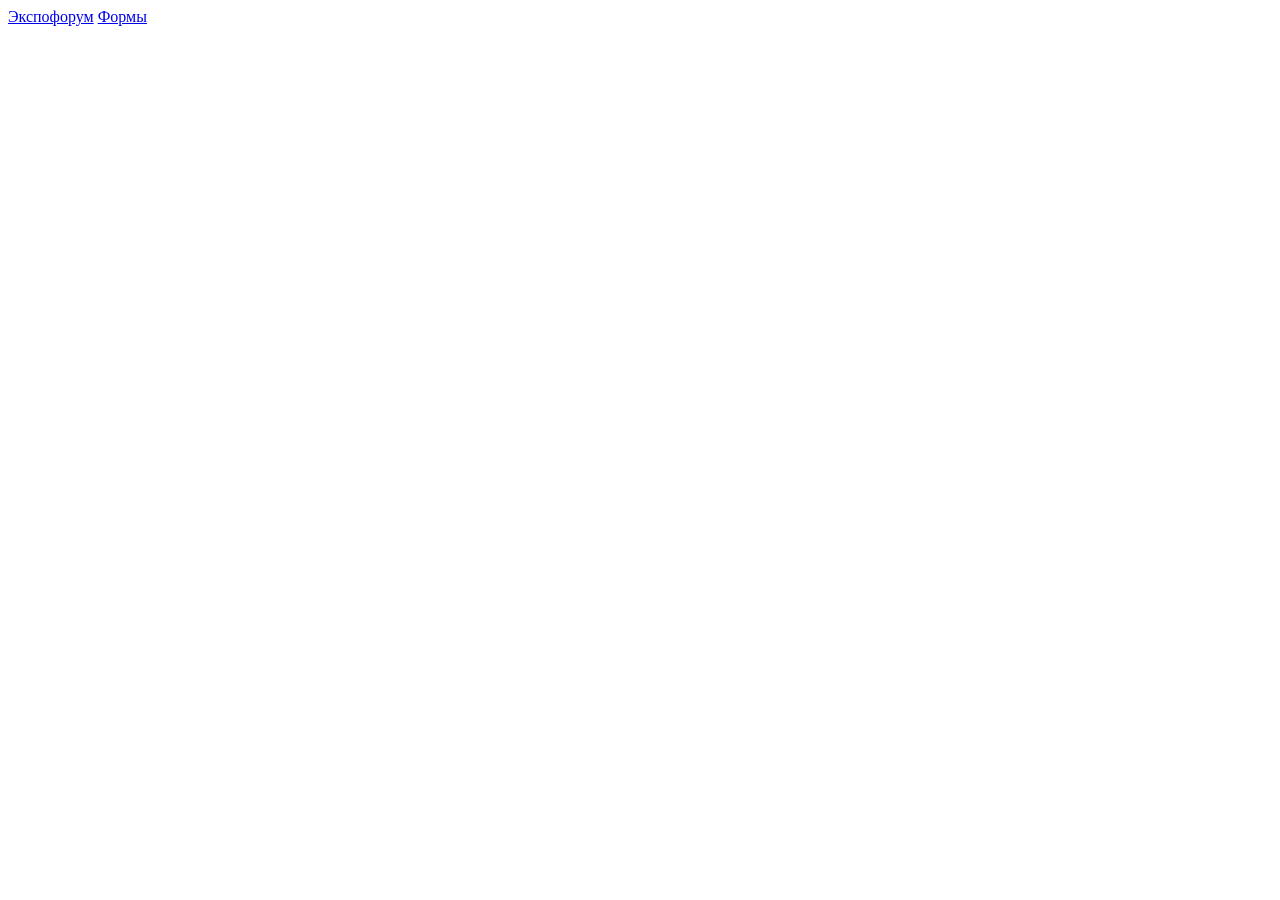
==== index.html @ 20b70971 "collection" ====
<!DOCTYPE html>
<html lang="en">
<head>
    <meta charset="UTF-8">
    <title>Title</title>
</head>
<body>
    <a href="../expo4/expoforum.html">Экспофорум</a>
    <a href="#" forms>Формы</a>
    
</body>
</html>
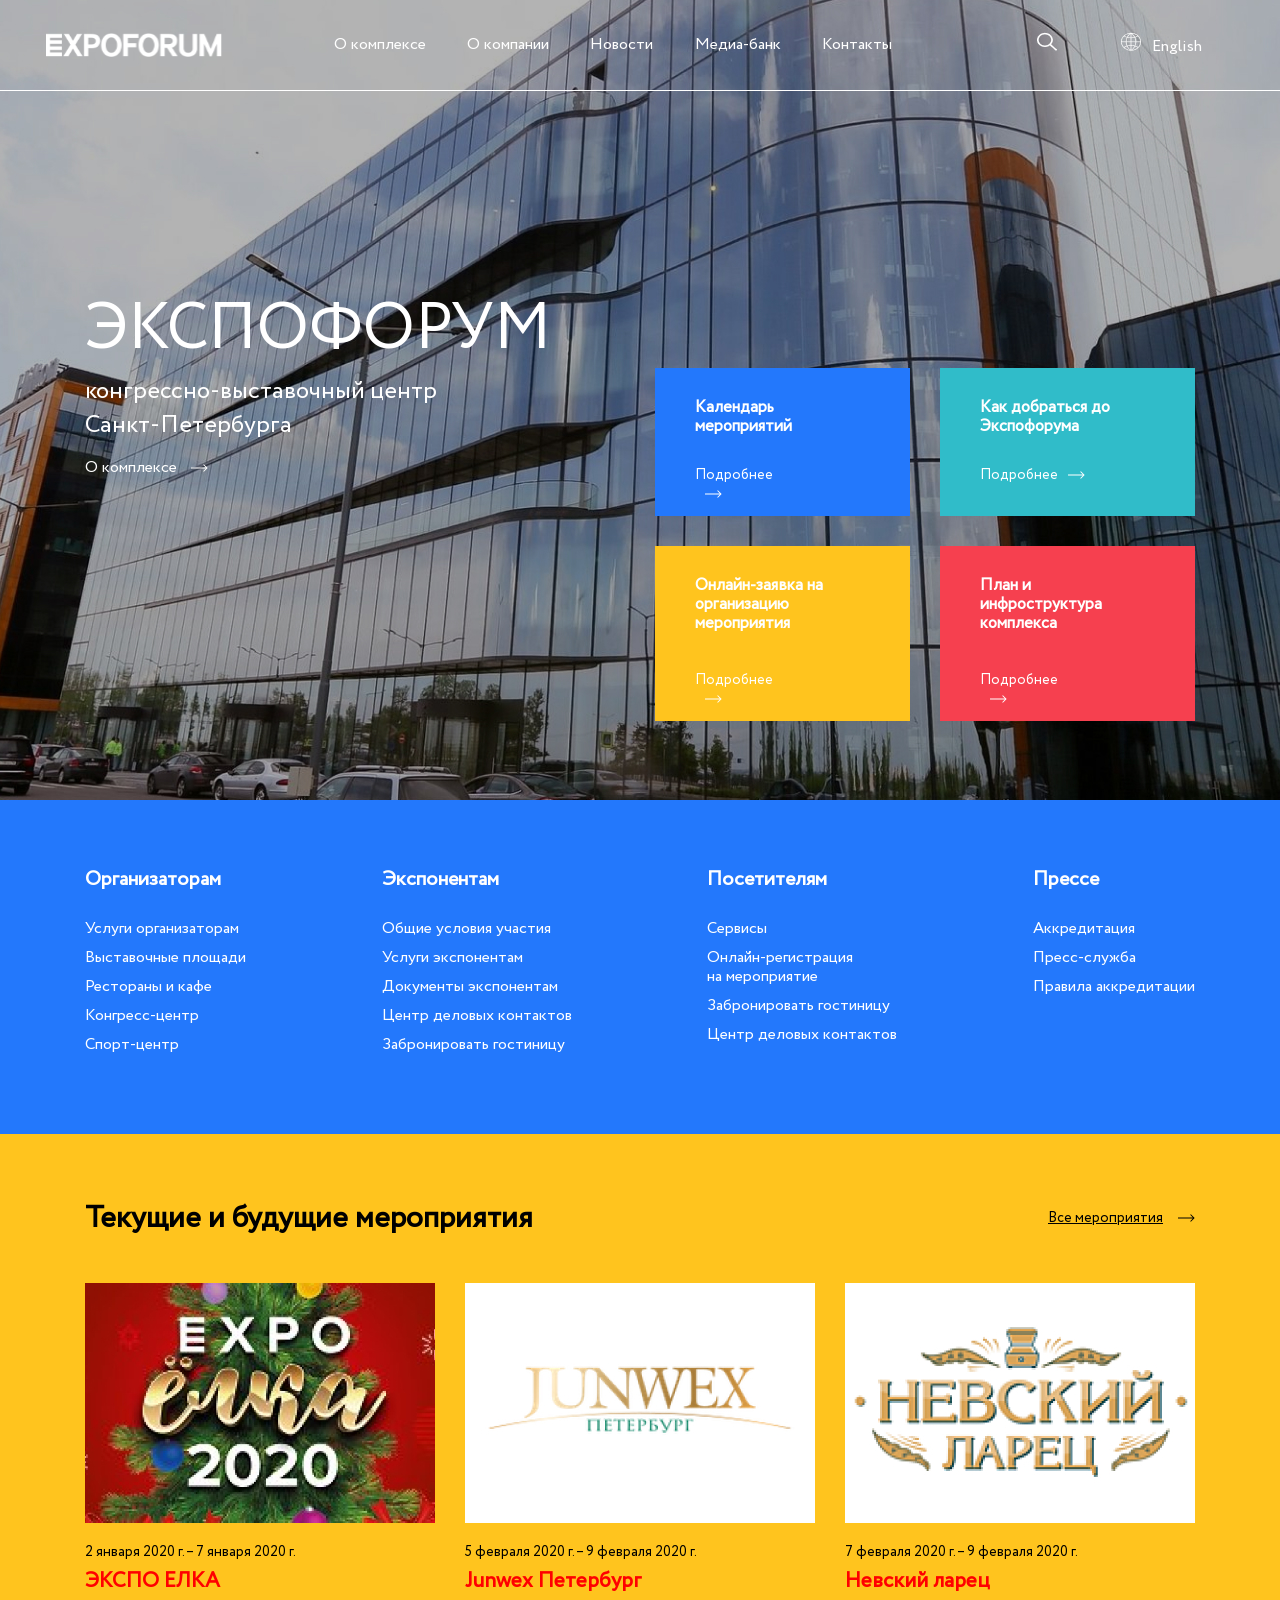
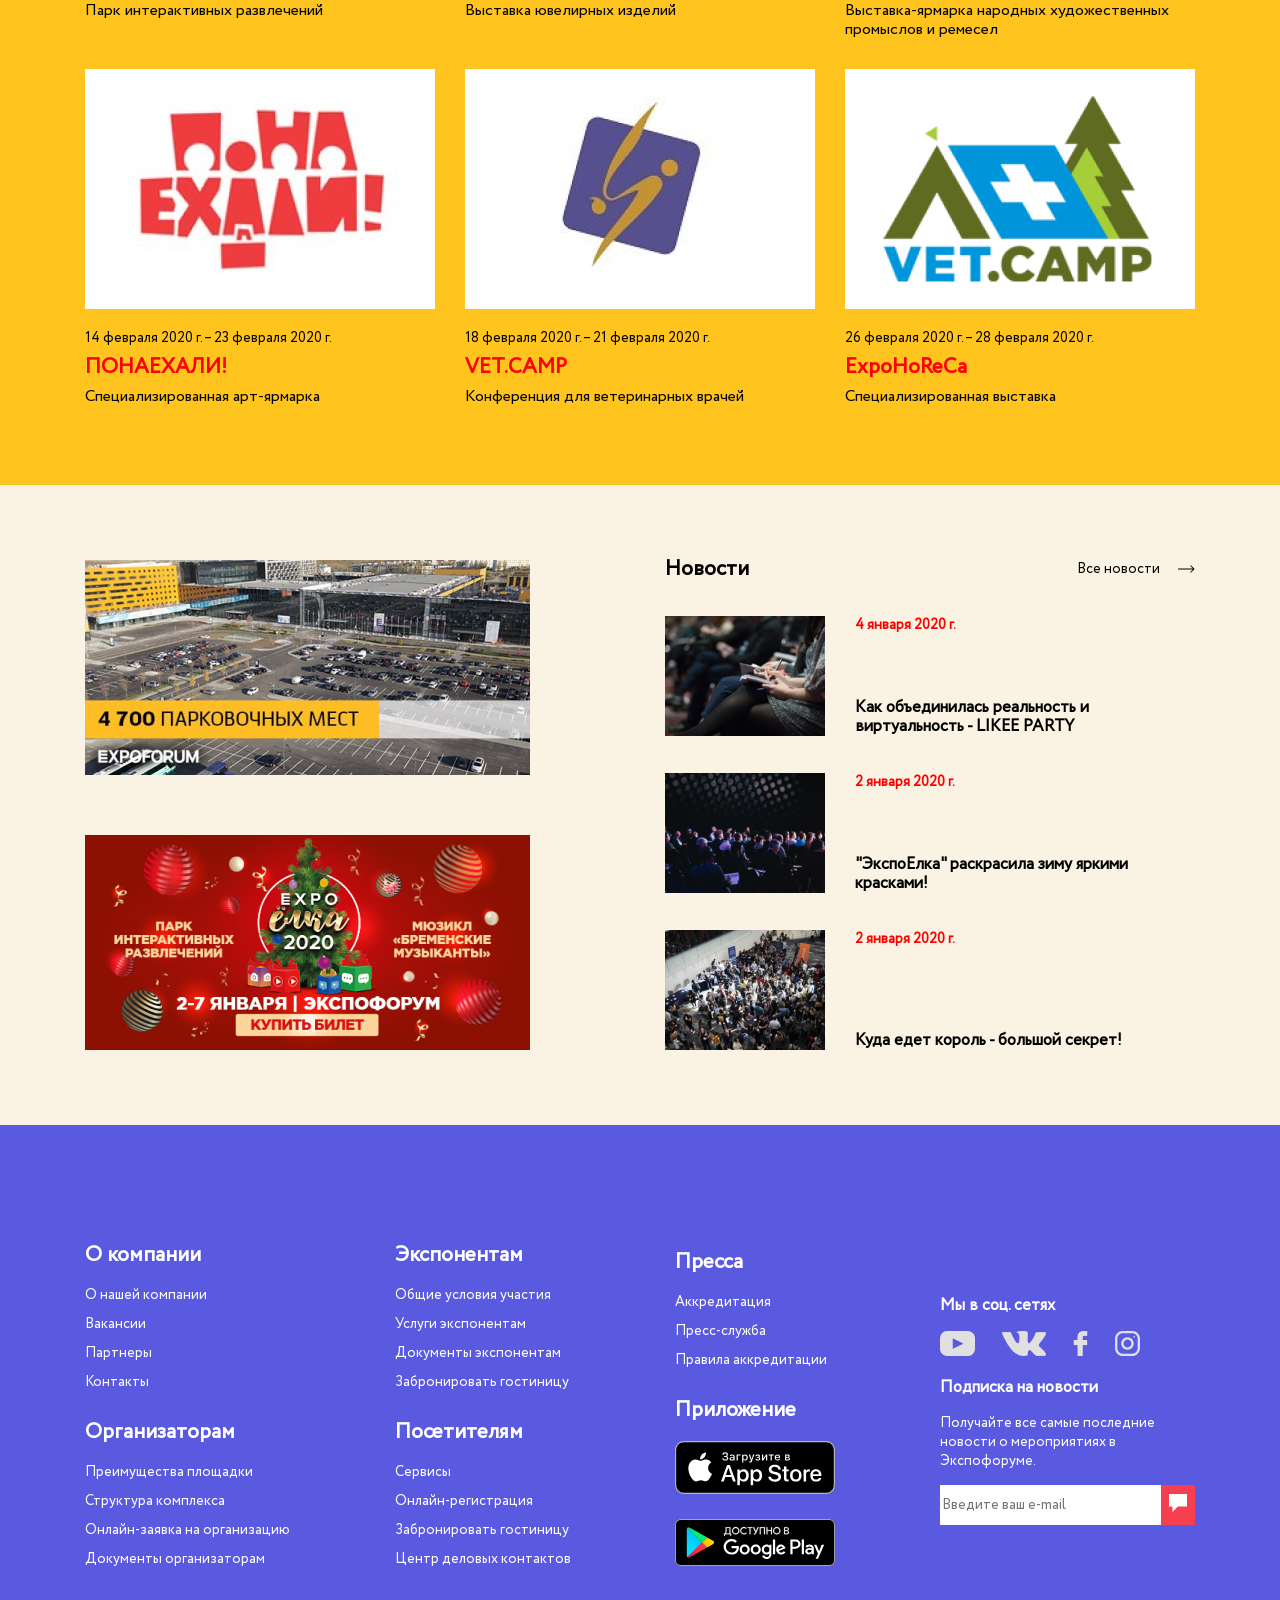
==== commit 1eda3aae: "123" ====
--- a/index.html
+++ b/index.html
@@ -1,12 +1,437 @@
 <!DOCTYPE html>
-<html lang="en">
+<html lang="ru">
 <head>
     <meta charset="UTF-8">
-    <title>Title</title>
+    <link href="css/stylesheet.css" rel="stylesheet">
+    <link href="css/Normalize.css" rel="stylesheet">
+    <link href="css/styles.css" rel="stylesheet">
+    <title>Экспофорум</title>
 </head>
+
 <body>
-    <a href="../expo4/expoforum.html">Экспофорум</a>
-    <a href="#" forms>Формы</a>
-    
+<header class="main-header">
+    <nav class="main-navigation">
+        <a class="main-header-logo" href="#">
+            <img src="img/logo.svg" alt="логотип экспофорум">
+        </a>
+        <div class="nav-flex">
+            <a href="#">О комплексе</a>
+            <a href="#">О компании</a>
+            <a href="#">Новости</a>
+            <a href="#">Медиа-банк</a>
+            <a href="#">Контакты</a>
+        </div>
+        <div class="nav-icons">
+            <a href="#" class="search-icon"><img src="img/Search.png" alt="Поиск"></a>
+            <a href="#" class="language-icon">English</a>
+        </div>
+    </nav>
+    <div class="container">
+        <div class="title-container">
+            <div class="title">
+                <div class="title-h1">
+                    <a href="#">ЭКСПОФОРУМ</a>
+                </div>
+                <div class="title-p">
+                    <a href="#"><p class="title-p-one">конгрессно-выставочный центр<br>Санкт-Петербурга</p></a>
+                    <a href="#"><p class="title-p-two arrow-a-white ">О комплексе </p></a>
+                </div>
+            </div>
+            <div><h2 class="element-invisible">Основные разделы</h2></div>
+            <div>
+                <div class="tales-container">
+                    <div class="calendar">
+                        <a href="#"><h3>Календарь мероприятий</h3></a>
+                        <p class="arrow-a-white"><a href="#">Подробнее</a></p>
+                    </div>
+                    <div class="address">
+                        <a href="#"><h3>Как добраться до Экспофорума</h3></a>
+                        <p class="arrow-a-white"><a href="#">Подробнее</a></p>
+                    </div>
+                    <div class="online-application">
+                        <a href="#"><h3>Онлайн-заявка на организацию мероприятия</h3></a>
+                        <p class="arrow-a-white"><a href="#">Подробнее</a></p>
+                    </div>
+                    <div class="complex-plan">
+                        <a href="#"><h3>План и инфроструктура комплекса</h3></a>
+                        <p class="arrow-a-white"><a href="#">Подробнее</a></p>
+                    </div>
+                </div>
+            </div>
+        </div>
+    </div>
+
+</header>
+
+<main>
+
+    <section class="whois">
+        <h2 class="element-invisible">Кому?</h2>
+        <div class="container static">
+            <div class="whois-container">
+                <div class="whois-navigation">
+                    <ul>
+                        <li>
+                            <h3><a href="#">Организаторам</a></h3>
+                        </li>
+                        <li>
+                            <a href="#">Услуги организаторам</a>
+                        </li>
+                        <li>
+                            <a href="#">Выставочные площади</a>
+                        </li>
+                        <li>
+                            <a href="#">Рестораны и кафе</a>
+                        </li>
+                        <li>
+                            <a href="#">Конгресс-центр</a>
+                        </li>
+                        <li>
+                            <a href="#">Спорт-центр</a>
+                        </li>
+                    </ul>
+                </div>
+                <div class="whois-navigation">
+                    <ul>
+                        <li>
+                            <a href="#"><h3>Экспонентам</h3></a>
+                        </li>
+                        <li>
+                            <a href="#">Общие условия участия</a>
+                        </li>
+                        <li>
+                            <a href="#">Услуги экспонентам</a>
+                        </li>
+                        <li>
+                            <a href="#">Документы экспонентам</a>
+                        </li>
+                        <li>
+                            <a href="#">Центр деловых контактов</a>
+                        </li>
+                        <li>
+                            <a href="#">Забронировать гостиницу</a>
+                        </li>
+                    </ul>
+                </div>
+                <div class="whois-navigation">
+                    <ul>
+                        <li>
+                            <h3><a href="#">Посетителям</a></h3>
+                        </li>
+                        <li>
+                            <a href="#">Сервисы</a>
+                        </li>
+                        <li>
+                            <a href="#">Онлайн-регистрация <br>на мероприятие</a>
+                        </li>
+                        <li>
+                            <a href="#">Забронировать гостиницу</a>
+                        </li>
+                        <li>
+                            <a href="#">Центр деловых контактов</a>
+                        </li>
+                    </ul>
+                </div>
+                <div class="whois-navigation">
+                    <ul>
+                        <li>
+                            <h3><a href="#">Прессе</a></h3>
+                        </li>
+                        <li>
+                            <a href="#">Аккредитация</a>
+                        </li>
+                        <li>
+                            <a href="#">Пресс-служба</a>
+                        </li>
+                        <li>
+                            <a href="#">Правила аккредитации</a>
+                        </li>
+                    </ul>
+                </div>
+            </div>
+        </div>
+    </section>
+
+    <section class="activity">
+        <div class="container">
+            <div class="activity-container">
+                <div class="activity-title">
+                    <a href="#"><h2>Текущие и будущие мероприятия</h2></a>
+                    <a class="arrow-a-black" href="#">Все мероприятия</a>
+                </div>
+                <div class="activity-row">
+                    <div class="activity-box">
+                        <div class="item-row">
+                            <div class="item-img">
+                                <a href="#"><img src="img/elka.jpg" alt="ёлка"></a>
+                            </div>
+                            <div class="item-date">
+                                <p>2 января 2020 г. – 7 января 2020 г.</p>
+                            </div>
+                            <div class="item-body">
+                                <a href="#"><h3>ЭКСПО ЕЛКА</h3></a>
+                                <p>Парк интерактивных развлечений</p>
+                            </div>
+                        </div>
+                    </div>
+                    <div class="activity-box">
+                        <div class="item-row">
+                            <div class="item-img">
+                                <a href="#"><img src="img/junwex.jpg" alt="junwex"></a>
+                            </div>
+                            <div class="item-date">
+                                <p>5 февраля 2020 г. – 9 февраля 2020 г.</p>
+                            </div>
+                            <div class="item-body">
+                                <a href="#"><h3>Junwex Петербург</h3></a>
+                                <p>Выставка ювелирных изделий</p>
+                            </div>
+                        </div>
+
+                    </div>
+                    <div class="activity-box">
+                        <div class="item-row">
+                            <div class="item-img">
+                                <a href="#"><img src="img/nevski.jpg" alt="nevski"></a>
+                            </div>
+                            <div class="item-date">
+                                <p>7 февраля 2020 г. – 9 февраля 2020 г.</p>
+                            </div>
+                            <div class="item-body">
+                                <a href="#"><h3>Невский ларец</h3></a>
+                                <p>Выставка-ярмарка народных художественных промыслов и ремесел</p>
+                            </div>
+                        </div>
+
+                    </div>
+                    <div class="activity-box">
+                        <div class="item-row">
+                            <div class="item-img">
+                                <a href="#"><img src="img/ponaehali.jpg" alt="ponaehali"></a>
+                            </div>
+                            <div class="item-date">
+                                <p>14 февраля 2020 г. – 23 февраля 2020 г.</p>
+                            </div>
+                            <div class="item-body">
+                                <a href="#"><h3>ПОНАЕХАЛИ!</h3></a>
+                                <p>Специализированная арт-ярмарка</p>
+                            </div>
+                        </div>
+
+                    </div>
+                    <div class="activity-box">
+                        <div class="item-row">
+                            <div class="item-img">
+                                <img src="img/vetcamp.jpg" alt="vetcamp">
+                            </div>
+                            <div class="item-date">
+                                <p>18 февраля 2020 г. – 21 февраля 2020 г.</p>
+                            </div>
+
+                            <div class="item-body">
+                                <a href="#"><h3>VET.CAMP</h3></a>
+                                <p>Конференция для ветеринарных врачей</p>
+                            </div>
+                        </div>
+
+                    </div>
+                    <div class="activity-box">
+                        <div class="item-row">
+                            <div class="item-img">
+                                <a href="#"><img src="img/expohoreca.jpg" alt="expohoreca"></a>
+                            </div>
+                            <div class="item-date">
+                                <p>26 февраля 2020 г. – 28 февраля 2020 г.</p>
+                            </div>
+                            <div class="item-body">
+                                <a href="#"><h3>ExpoHoReCa</h3></a>
+                                <p>Специализированная выставка</p>
+                            </div>
+                        </div>
+
+                    </div>
+                </div>
+            </div>
+        </div>
+    </section>
+
+    <section class="news">
+        <div class="container">
+            <div class="news-container">
+                <div class="news-img">
+                    <a href="#" class="news-img-parking"></a>
+                    <a href="#" class="news-img-expo2020"></a>
+                </div>
+                <div class="news-big-box">
+                    <div class="news-header">
+                        <a href="#"><h2>Новости</h2></a>
+                        <a class="arrow-a-black" href="#">Все новости </a>
+                    </div>
+                    <div class="news-box">
+                        <a href="#" class="news-img-flex"><img src="img/virt1.jpg" alt="картинка LIKEE PARTY"></a>
+                        <div class="news-text">
+                            <b>4 января 2020 г.</b>
+                            <h3><a href="#">Как объединилась реальность и виртуальность - LIKEE PARTY</a></h3>
+                        </div>
+                    </div>
+                    <div class="news-box">
+                        <a href="#" class="news-img-flex"><img src="img/virt2.jpg" alt="ЭкспоЕлка"></a>
+                        <div class="news-text">
+                            <b>2 января 2020 г.</b>
+                            <h3><a href="#">"ЭкспоЕлка" раскрасила зиму яркими красками!</a></h3>
+                        </div>
+                    </div>
+                    <div class="news-box">
+                        <a href="#" class="news-img-flex"><img src="img/virt3.jpg" alt="картинка Куда едет король - большой секрет!"></a>
+                        <div class="news-text">
+                            <b>2 января 2020 г.</b>
+                            <h3><a href="#">Куда едет король - большой секрет!</a></h3>
+                        </div>
+                    </div>
+                </div>
+            </div>
+        </div>
+    </section>
+
+</main>
+<footer>
+    <h2 class="element-invisible">Подвал с навигацией</h2>
+    <div class="footer-container">
+        <div class="container">
+            <div class="footer-box">
+                <div class="footer-speaker">
+                    <div>
+                        <ul>
+                            <li>
+                                <a href="#"><h3>О компании</h3></a>
+                            </li>
+                            <li>
+                                <a href="#">О нашей компании</a>
+                            </li>
+                            <li>
+                                <a href="#">Вакансии</a>
+                            </li>
+                            <li>
+                                <a href="#">Партнеры</a>
+                            </li>
+                            <li>
+                                <a href="#">Контакты</a>
+                            </li>
+                        </ul>
+                    </div>
+
+                    <div>
+                        <ul>
+                            <li>
+                                <a href="#"><h3>Организаторам</h3></a>
+                            </li>
+                            <li>
+                                <a href="#">Преимущества площадки</a>
+                            </li>
+                            <li>
+                                <a href="#">Структура комплекса</a>
+                            </li>
+                            <li>
+                                <a href="#">Онлайн-заявка на организацию</a>
+                            </li>
+                            <li>
+                                <a href="#">Документы организаторам</a>
+                            </li>
+                        </ul>
+                    </div>
+                </div>
+                <div class="footer-speaker">
+                    <div>
+                        <h3><a href="#">Экспонентам</a></h3>
+                        <ul>
+                            <li>
+                                <a href="#">Общие условия участия</a>
+                            </li>
+                            <li>
+                                <a href="#">Услуги экспонентам</a>
+                            </li>
+                            <li>
+                                <a href="#">Документы экспонентам</a>
+                            </li>
+                            <li>
+                                <a href="#">Забронировать гостиницу</a>
+                            </li>
+                        </ul>
+                    </div>
+
+                    <div>
+                        <h3>Посетителям</h3>
+                        <ul>
+                            <li>
+                                <a href="#">Сервисы</a>
+                            </li>
+                            <li>
+                                <a href="#">Онлайн-регистрация</a>
+                            </li>
+                            <li>
+                                <a href="#">Забронировать гостиницу</a>
+                            </li>
+                            <li>
+                                <a href="#">Центр деловых контактов</a>
+                            </li>
+                        </ul>
+                    </div>
+                </div>
+                <div class="footer-speaker">
+                    <div>
+                        <ul>
+                            <li>
+                                <a href="#"><h3>Пресса</h3></a>
+                            </li>
+                            <li>
+                                <a href="#">Аккредитация</a>
+                            </li>
+                            <li>
+                                <a href="#">Пресс-служба</a>
+                            </li>
+                            <li>
+                                <a href="#">Правила аккредитации</a>
+                            </li>
+
+                        </ul>
+                    </div>
+
+                    <div class="application">
+                        <h3>Приложение</h3>
+                        <a href="#"><img src="img/appstore.svg" alt="Apple Store"></a>
+                        <br>
+                        <a href="#"><img src="img/googleplay.svg" alt="Google Play"></a>
+                    </div>
+                </div>
+                <div>
+                    <div class="socials">
+                        <h3>Мы в соц. сетях</h3>
+                        <div class="socials-icons">
+                            <a href="#"><img src="img/youtube.png" alt="youtube"></a>
+                            <a href="#"><img src="img/vk.png" alt="vk"></a>
+                            <a href="#"><img src="img/facebook.png" alt="facebook"></a>
+                            <a href="#"><img src="img/instagram.svg" alt="instagram"></a>
+                        </div>
+                    </div>
+                    <div>
+                        <h3>Подписка на новости</h3>
+                        <p class="footer-paragraph">Получайте все самые последние новости о мероприятиях в
+                            Экспофоруме.</p>
+
+                        <div class="footer-field">
+                            <form>
+                                <input type="text" placeholder="Введите ваш e-mail">
+                                <button><img src="img/Vector.svg" alt="Vector"></button>
+                            </form>
+                        </div>
+
+                    </div>
+                </div>
+            </div>
+        </div>
+    </div>
+
+</footer>
+
 </body>
 </html>
--- a/css/stylesheet.css
+++ b/css/stylesheet.css
@@ -0,0 +1,10 @@
+/* This stylesheet generated by Transfonter (https://transfonter.org) on June 26, 2017 11:20 AM */
+
+@font-face {
+	font-family: 'Circe';
+	src:url("../fonts/Circe-Regular.woff") format('woff');
+	font-weight: normal;
+	font-style: normal;
+}
+
+
--- a/css/styles.css
+++ b/css/styles.css
@@ -0,0 +1,560 @@
+body {
+    padding: 0;
+    font-family: "Circe", sans-serif;
+    font-size: 14px;
+    line-height: 19px;
+    font-weight: 400;
+    color: white;
+    background-position: top left;
+    margin: 0 auto 0 auto;
+    max-width: 100%;
+    min-width: 1100px;
+}
+
+a {
+    text-decoration: none;
+    color: white;
+}
+
+
+
+.h3 {
+    font-size: 21px;
+    font-weight: 500;
+    font-style: normal;
+    line-height: 27px;
+}
+
+.main-navigation {
+    height: 90px;
+    font-size: 16px;
+    line-height: 22px;
+    font-style: normal;
+    border-bottom: 1px solid white;
+    display: flex;
+    justify-content: space-around;
+    align-items: center;
+    margin: 0 auto;
+    max-width: 1920px;
+}
+
+.main-header-logo {
+    width: 176px;
+    height: 24px;
+
+}
+
+.nav-flex {
+    width: 600px;
+    display: flex;
+    justify-content: space-around;
+    align-items: center;
+    flex-direction: row;
+    min-width: 500px;
+}
+
+.nav-icons {
+    width: 230px;
+    min-width: 230px;
+    display: flex;
+    justify-content: space-around;
+    align-items: center;
+    flex-direction: row;
+}
+
+.language-icon::before {
+    content: url("../img/Globe.png");
+    margin-right: 11px;
+}
+
+.whois-navigation {
+    list-style: none;
+}
+
+
+.whois-navigation ul {
+    margin: 0;
+    padding: 0;
+    list-style: none;
+    font-size: 16px;
+
+}
+
+.whois-navigation li {
+    margin-bottom: 10px;
+}
+
+.whois-navigation h3 {
+    font-size: 20px;
+    margin: 0 0 30px 0;
+}
+
+.main-navigation a {
+    color: #ffffff;
+    text-decoration: blue;
+}
+
+.site-navigation a:hover,
+.whois-navigation a:hover {
+    text-decoration: underline;
+    background-color: green;
+}
+
+
+.arrow-a-black::after {
+    content: url('../img/Arrow 1.png');
+    margin: 0 0 0 15px;
+    filter: invert(1);
+}
+
+
+.calendar {
+    width: 215px;
+    height: 118px;
+    background: #2378FC;
+    margin: 0;
+    padding: 30px 0 0 40px;
+
+}
+
+.calendar h3 {
+    width: 127px;
+    height: 54px;
+    margin: 0;
+    padding: 0;
+}
+
+.calendar p {
+    width: 102px;
+    height: 19px;
+}
+
+.online-application {
+    width: 215px;
+    height: 145px;
+    background: #FFC41E;
+    margin: 0;
+    padding: 30px 0 0 40px;
+}
+
+.online-application h3 {
+    width: 160px;
+    height: 81px;
+    margin: 0;
+    padding: 0;
+}
+
+.online-application p {
+    width: 102px;
+    height: 19px;
+}
+
+.address {
+    width: 215px;
+    height: 118px;
+    background: #30BCC9;
+    margin: 0;
+    padding: 30px 0 0 40px;
+}
+
+.address h3 {
+    width: 175px;
+    height: 54px;
+    margin: 0;
+    padding: 0;
+}
+
+.complex-plan {
+    width: 215px;
+    height: 145px;
+    background: #F6404F;
+    padding-left: 40px;
+    padding-top: 30px;
+}
+
+.complex-plan h3 {
+    width: 175px;
+    height: 81px;
+    margin: 0;
+    padding: 0;
+}
+
+.complex-plan p {
+    width: 102px;
+    height: 19px;
+}
+
+.tales-container {
+    display: grid;
+    grid-template-columns: 255px 255px;
+    margin: 0;
+    grid-gap: 30px;
+}
+
+
+.main-header {
+    height: 800px;
+    margin: 0 auto;
+    background-image: url("../img/photo.jpg");
+    background-position: center;
+    background-repeat: no-repeat;
+    justify-content: center;
+}
+
+.grid-container {
+    margin: 220px 0 auto;
+    display: grid;
+    grid-template-areas: "post-1 post-2"
+                         "post-3 post-4";
+    grid-template-columns: 460px 540px;
+    grid-row-gap: 35px;
+    grid-column-gap: 135px;
+}
+
+.title-container{
+    display: flex;
+    flex-wrap: wrap;
+    flex: 0 1 50%;
+    align-items: flex-end;
+    justify-content: space-between;
+    margin: 210px auto auto auto;
+    padding: 10px 20px 0 10px;
+
+}
+
+.title{
+    display: flex;
+    flex-direction: column;
+    height: 400px;
+    padding: 10px 0 0 10px;
+}
+
+
+.title-h1 {
+    font-size: 64px;
+
+}
+
+.title-h1 h1{
+    margin: 0;
+    height: 56px;
+}
+
+.title-p{
+    margin-top: 35px;
+}
+
+.title-p-one{
+    font-size: 24px;
+    line-height: 140%;
+    margin: 0;
+}
+
+.title-p-two{
+    font-size: 16px;
+}
+
+.arrow-a-white::after {
+    content: url('../img/Arrow 1.png');
+    margin: 0 0 0 10px;
+}
+
+.whois {
+    display: flex;
+    background-color: #2378FC;
+}
+
+.whois-container {
+    display: flex;
+    justify-content: space-between;
+    align-items: flex-start;
+    padding: 20px 10px 20px 10px;
+    margin: 50px 0 50px 0;
+}
+
+.whois-container ul {
+    padding: 0 10px;
+}
+
+.activity {
+    background-color: #FFC41E;
+    padding: 30px 0;
+}
+
+.container {
+    max-width: 1150px;
+    margin: 0 auto;
+}
+
+.static {
+    width: 1200px;
+}
+
+.activity-container {
+    margin: 25px 0 14px 0;
+    padding: 20px 20px 20px 20px;
+}
+
+.activity-title {
+    display: flex;
+    justify-content: space-between;
+    margin-bottom: 40px;
+}
+
+.activity-title h2 {
+    margin: 0;
+    color: black;
+    font-size: 30px;
+    text-decoration: none;
+}
+
+.activity-title a:nth-child(2) {
+    color: black;
+    text-decoration: underline;
+}
+
+.black {
+    color: black;
+}
+
+.activity-row {
+    display: flex;
+    flex-wrap: wrap;
+    margin: 0;
+    justify-content: space-between;
+}
+
+.activity-box {
+    padding: 15px 0;
+    flex: 0 1 33.333%;
+    flex-direction: row;
+    max-width: 350px;
+
+}
+
+.item-row {
+    display: flex;
+    flex-direction: column;
+}
+
+.item-img {
+    width: 350px;
+    height: 240px;
+    padding-bottom: 10px;
+}
+
+.item-date {
+    font-size: 14px;
+    color: #000000;
+    padding-top: 10px;
+    margin-bottom: 5px;
+}
+
+.item-date p {
+    margin: 0;
+    padding: 0;
+}
+
+.item-body {
+    display: flex;
+    flex-direction: column;
+    justify-content: flex-start;
+    flex: 1 0 auto;
+    margin-top: 5px;
+}
+
+.item-body a {
+    color: red;
+}
+
+.item-body h3 {
+    font-size: 21px;
+    margin: 0;
+    padding-bottom: 5px;
+}
+
+.item-body p {
+    margin: 0;
+    padding-top: 5px;
+    font-size: 16px;
+    color: #000000;
+}
+
+.item-text a {
+    font-size: 21px;
+    color: #F6404F;
+}
+
+.news {
+    background-color: #FAF3E3;
+    padding: 55px 0 55px 0;
+    margin: 0 auto;
+}
+
+.news a {
+    color: black;
+}
+
+.news-container {
+    display: flex;
+    margin: 0;
+    padding: 20px;
+    justify-content: space-between;
+    align-items: center;
+}
+
+.news-img {
+    display: flex;
+    flex-direction: column;
+}
+
+.news-img-parking {
+    content: url("../img/parking.jpg");
+    width: 445px;
+}
+
+.news-img-expo2020 {
+    content: url("../img/expo2020.jpg");
+    margin-top: 60px;
+    width: 445px;
+}
+
+.news-big-box {
+    display: flex;
+    flex-direction: column;
+    justify-content: space-between;
+    max-width: 530px;
+    height: 490px;
+}
+
+.news-header {
+    display: flex;
+    justify-content: space-between;
+    align-items: center;
+}
+
+.news-header h2 {
+    margin: 0;
+}
+
+.news-box {
+    display: flex;
+}
+
+.news-img-flex {
+    display: flex;
+}
+
+.news-text {
+    display: flex;
+    flex-direction: column;
+    justify-content: space-between;
+    padding-left: 30px;
+}
+
+.news-text b {
+    color: red;
+}
+
+.news-text h3 {
+    margin: 0;
+}
+
+.footer-container {
+    height: 476px;
+    background-color: #5a5ae0;
+    padding-top: 100px;
+}
+
+.footer-box {
+    display: flex;
+    align-items: center;
+    margin: 0 auto;
+    padding: 0 20px;
+    justify-content: space-between;
+    max-width: 1200px;
+}
+
+.footer-speaker {
+    display: flex;
+    flex-direction: column;
+}
+
+.footer-speaker ul {
+    margin: 0;
+    padding: 0;
+    list-style: none;
+    font-size: 14px;
+}
+
+.footer-speaker li {
+    margin-bottom: 10px;
+}
+
+.footer-speaker h3 {
+    font-size: 21px;
+}
+
+.footer-paragraph {
+    max-width: 255px;
+}
+
+.footer-field {
+    margin: 0;
+    height: 40px;
+    width: 100%;
+    background: #A3D0C3;
+}
+
+.footer-field form {
+    display: flex;
+    margin: 0;
+    padding: 0;
+}
+
+.footer-field input {
+    width: 100%;
+    border: none;
+    margin: 0 auto;
+    outline: none;
+}
+.footer-field input:focus{
+    outline: 1px;
+}
+
+.footer-field button {
+    width: 40px;
+    height: 40px;
+    border: none;
+    background: #F6404F;
+    padding: 0;
+    cursor: pointer;
+}
+
+.application {
+    display: flex;
+    flex-direction: column;
+    justify-content: space-between;
+    align-items: start;
+}
+
+.socials {
+    display: flex;
+    flex-direction: column;
+    justify-content: space-between;
+}
+
+.socials-icons {
+    display: flex;
+    max-width: 200px;
+    justify-content: space-between;
+}
+
+.element-invisible {
+    outline: 0;
+    text-indent: -9999em;
+    padding: 0;
+    margin: 0;
+    width: 0;
+    height: 0;
+}
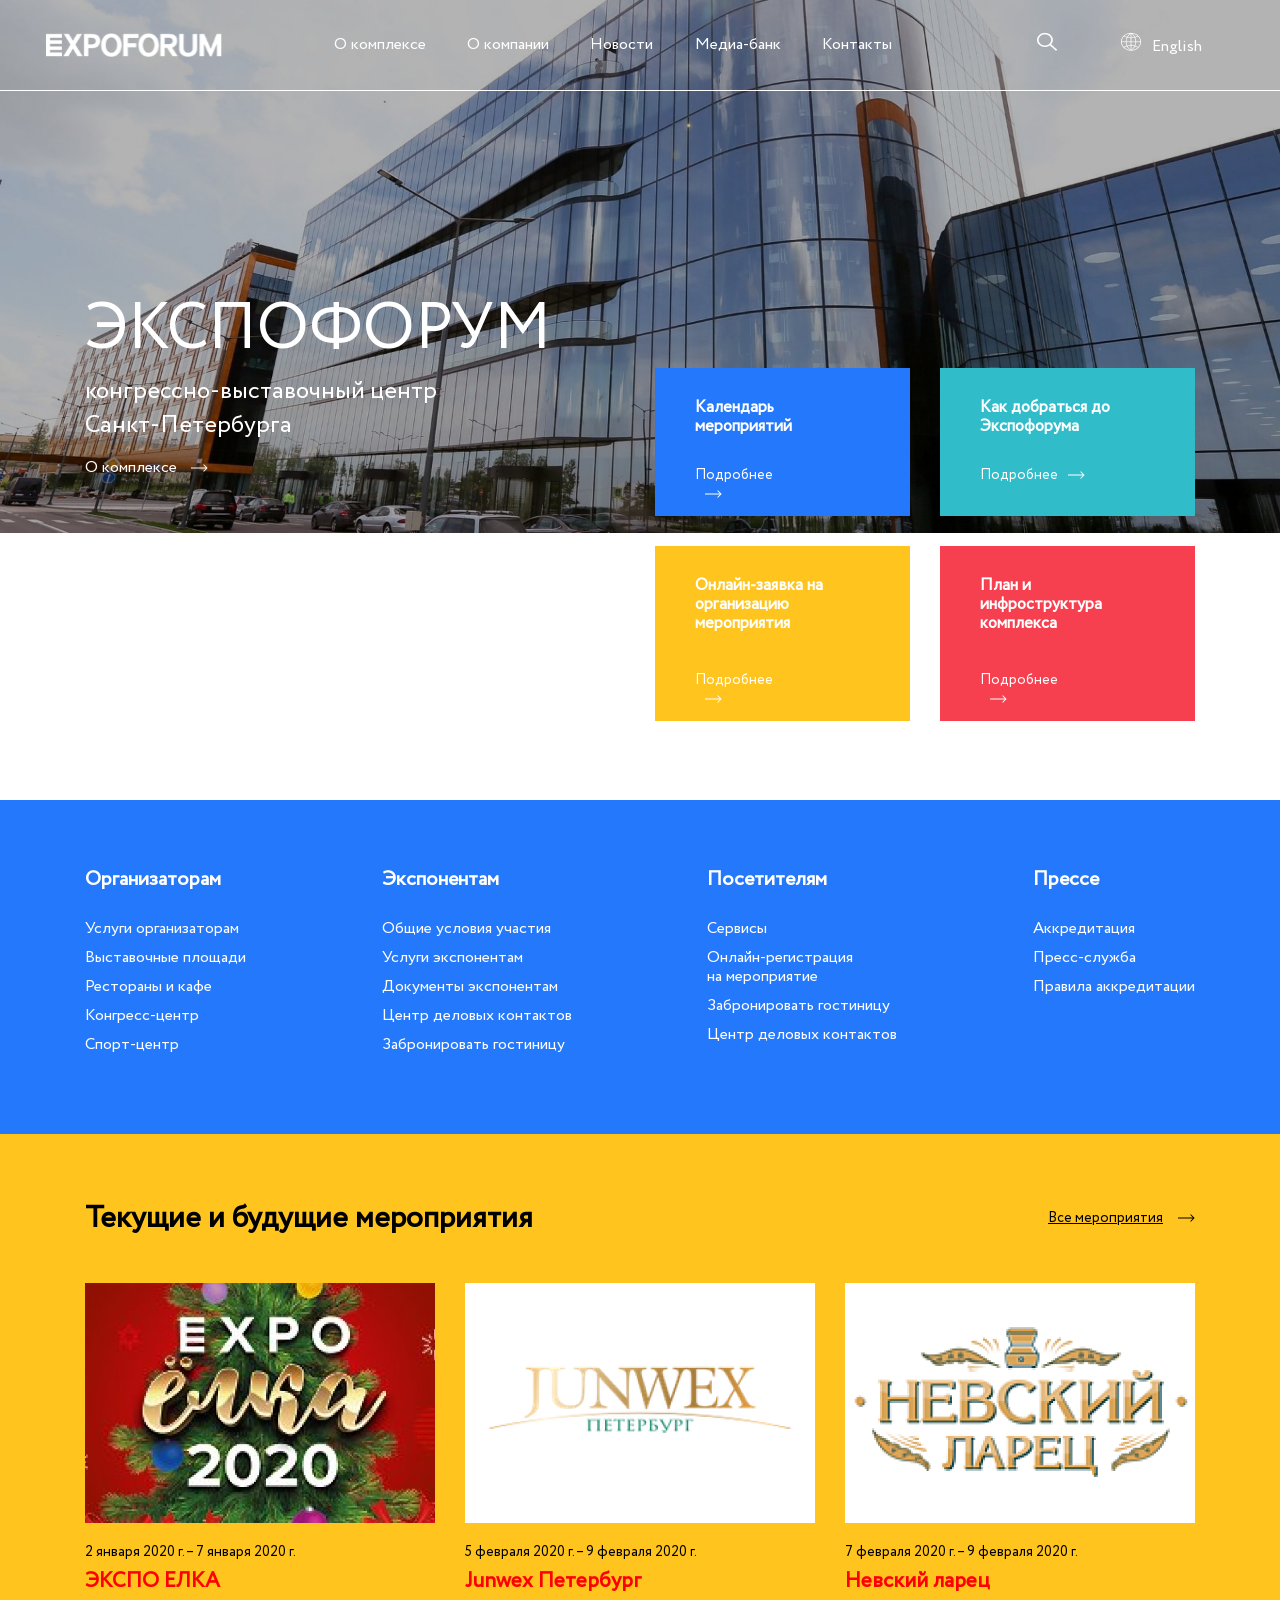
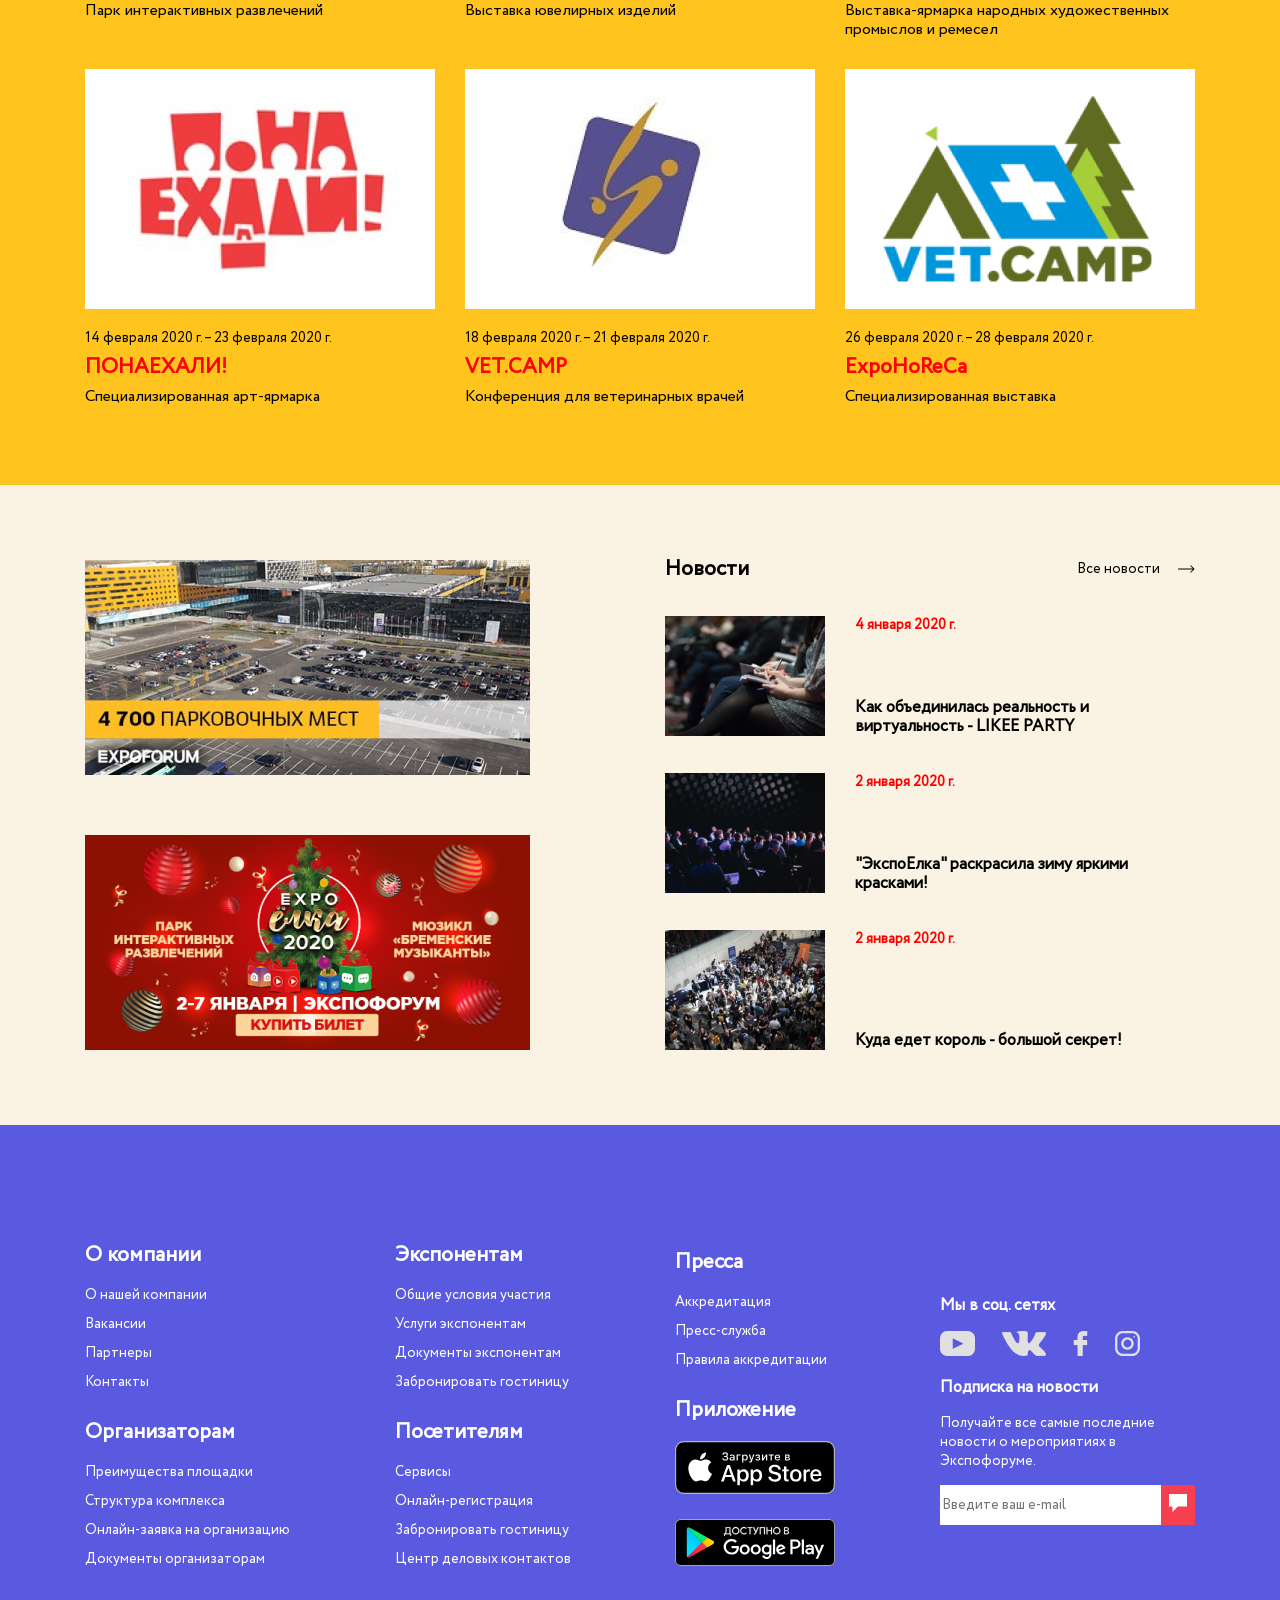
==== commit c84759c7: "123" ====
--- a/index.html
+++ b/index.html
@@ -2,6 +2,8 @@
 <html lang="ru">
 <head>
     <meta charset="UTF-8">
+    <meta name="viewport"
+          content="width=device-width, user-scalable=no, initial-scale=1.0, maximum-scale=1.0, minimum-scale=1.0"/>
     <link href="css/stylesheet.css" rel="stylesheet">
     <link href="css/Normalize.css" rel="stylesheet">
     <link href="css/styles.css" rel="stylesheet">
--- a/css/styles.css
+++ b/css/styles.css
@@ -16,8 +16,6 @@
     color: white;
 }
 
-
-
 .h3 {
     font-size: 21px;
     font-weight: 500;
@@ -71,7 +69,6 @@
     list-style: none;
 }
 
-
 .whois-navigation ul {
     margin: 0;
     padding: 0;
@@ -100,13 +97,11 @@
     background-color: green;
 }
 
-
 .arrow-a-black::after {
     content: url('../img/Arrow 1.png');
     margin: 0 0 0 15px;
     filter: invert(1);
 }
-
 
 .calendar {
     width: 215px;
@@ -191,12 +186,12 @@
     grid-gap: 30px;
 }
 
-
 .main-header {
     height: 800px;
     margin: 0 auto;
     background-image: url("../img/photo.jpg");
-    background-position: center;
+    /*background-position: center;*/
+    background-size: 100%;
     background-repeat: no-repeat;
     justify-content: center;
 }
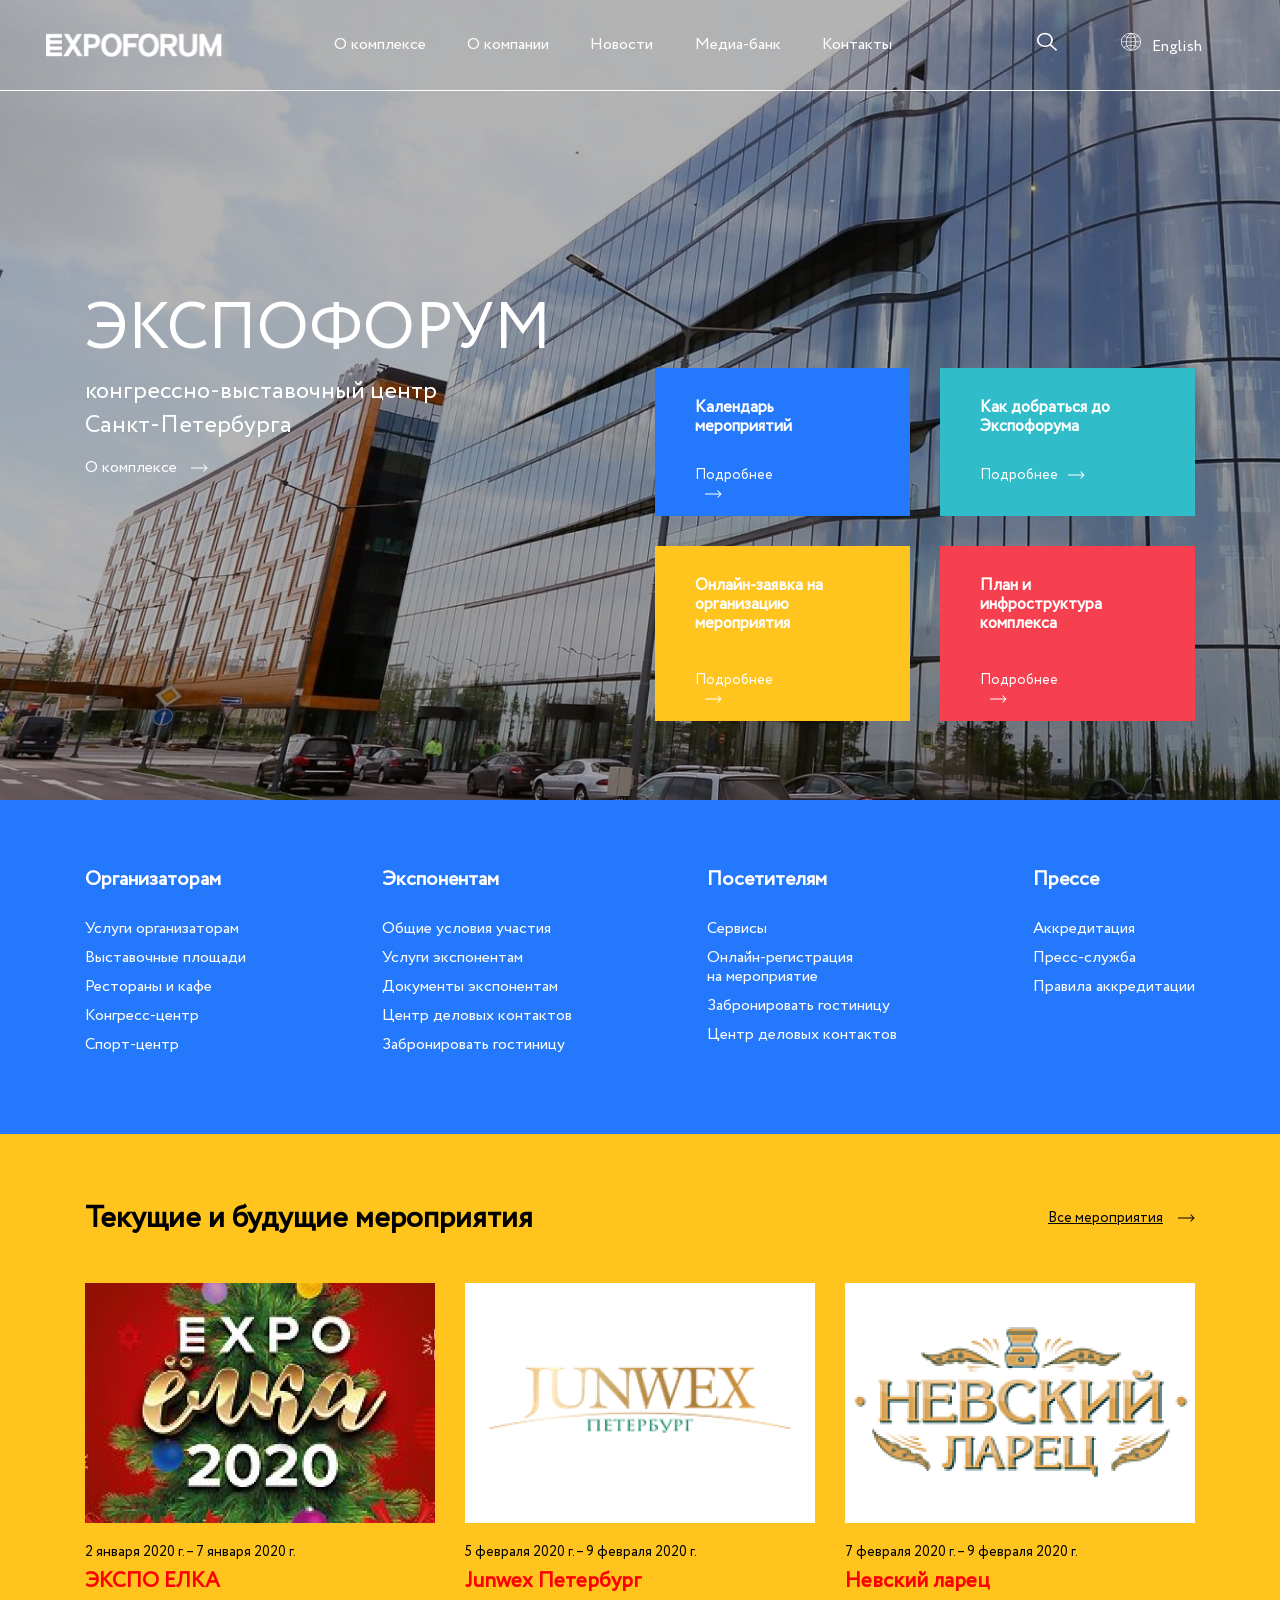
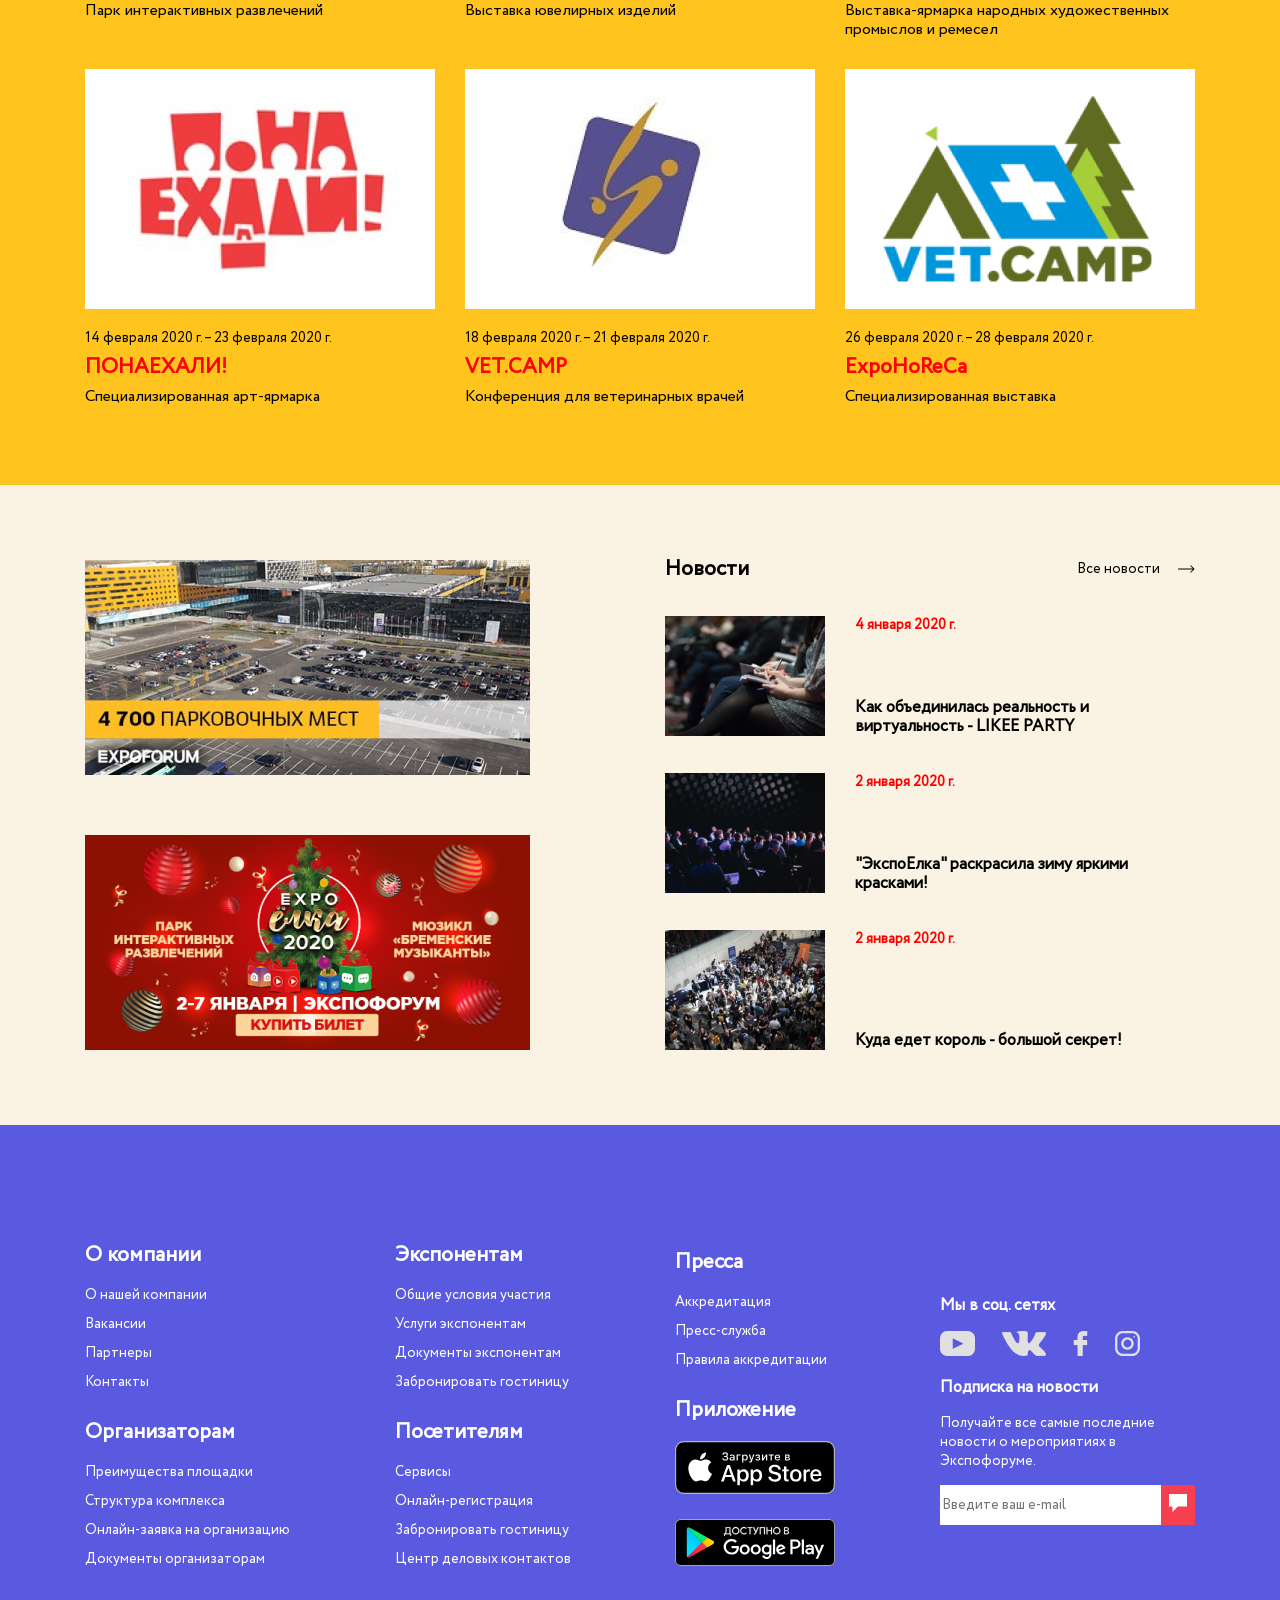
==== commit 7c5c1209: "123" ====
--- a/index.html
+++ b/index.html
@@ -13,20 +13,23 @@
 <body>
 <header class="main-header">
     <nav class="main-navigation">
-        <a class="main-header-logo" href="#">
-            <img src="img/logo.svg" alt="логотип экспофорум">
-        </a>
-        <div class="nav-flex">
-            <a href="#">О комплексе</a>
-            <a href="#">О компании</a>
-            <a href="#">Новости</a>
-            <a href="#">Медиа-банк</a>
-            <a href="#">Контакты</a>
-        </div>
-        <div class="nav-icons">
-            <a href="#" class="search-icon"><img src="img/Search.png" alt="Поиск"></a>
-            <a href="#" class="language-icon">English</a>
-        </div>
+        <div class="navigation-container">
+            <a class="main-header-logo" href="#">
+                <img src="img/logo.svg" alt="логотип экспофорум">
+            </a>
+            <div class="nav-flex">
+                <a href="#">О комплексе</a>
+                <a href="#">О компании</a>
+                <a href="#">Новости</a>
+                <a href="#">Медиа-банк</a>
+                <a href="#">Контакты</a>
+            </div>
+            <div class="nav-icons">
+                <a href="#" class="search-icon"><img src="img/Search.png" alt="Поиск"></a>
+                <a href="#" class="language-icon">English</a>
+            </div>
+        </div>
+
     </nav>
     <div class="container">
         <div class="title-container">
--- a/css/styles.css
+++ b/css/styles.css
@@ -24,16 +24,19 @@
 }
 
 .main-navigation {
+    width: 100%;
+    border-bottom: 1px solid white;
+}
+.navigation-container {
+    display: flex;
     height: 90px;
+    max-width: 1920px;
+    margin: 0 auto;
+    justify-content: space-around;
+    align-items: center;
     font-size: 16px;
     line-height: 22px;
     font-style: normal;
-    border-bottom: 1px solid white;
-    display: flex;
-    justify-content: space-around;
-    align-items: center;
-    margin: 0 auto;
-    max-width: 1920px;
 }
 
 .main-header-logo {
@@ -190,8 +193,7 @@
     height: 800px;
     margin: 0 auto;
     background-image: url("../img/photo.jpg");
-    /*background-position: center;*/
-    background-size: 100%;
+    background-size: cover;
     background-repeat: no-repeat;
     justify-content: center;
 }
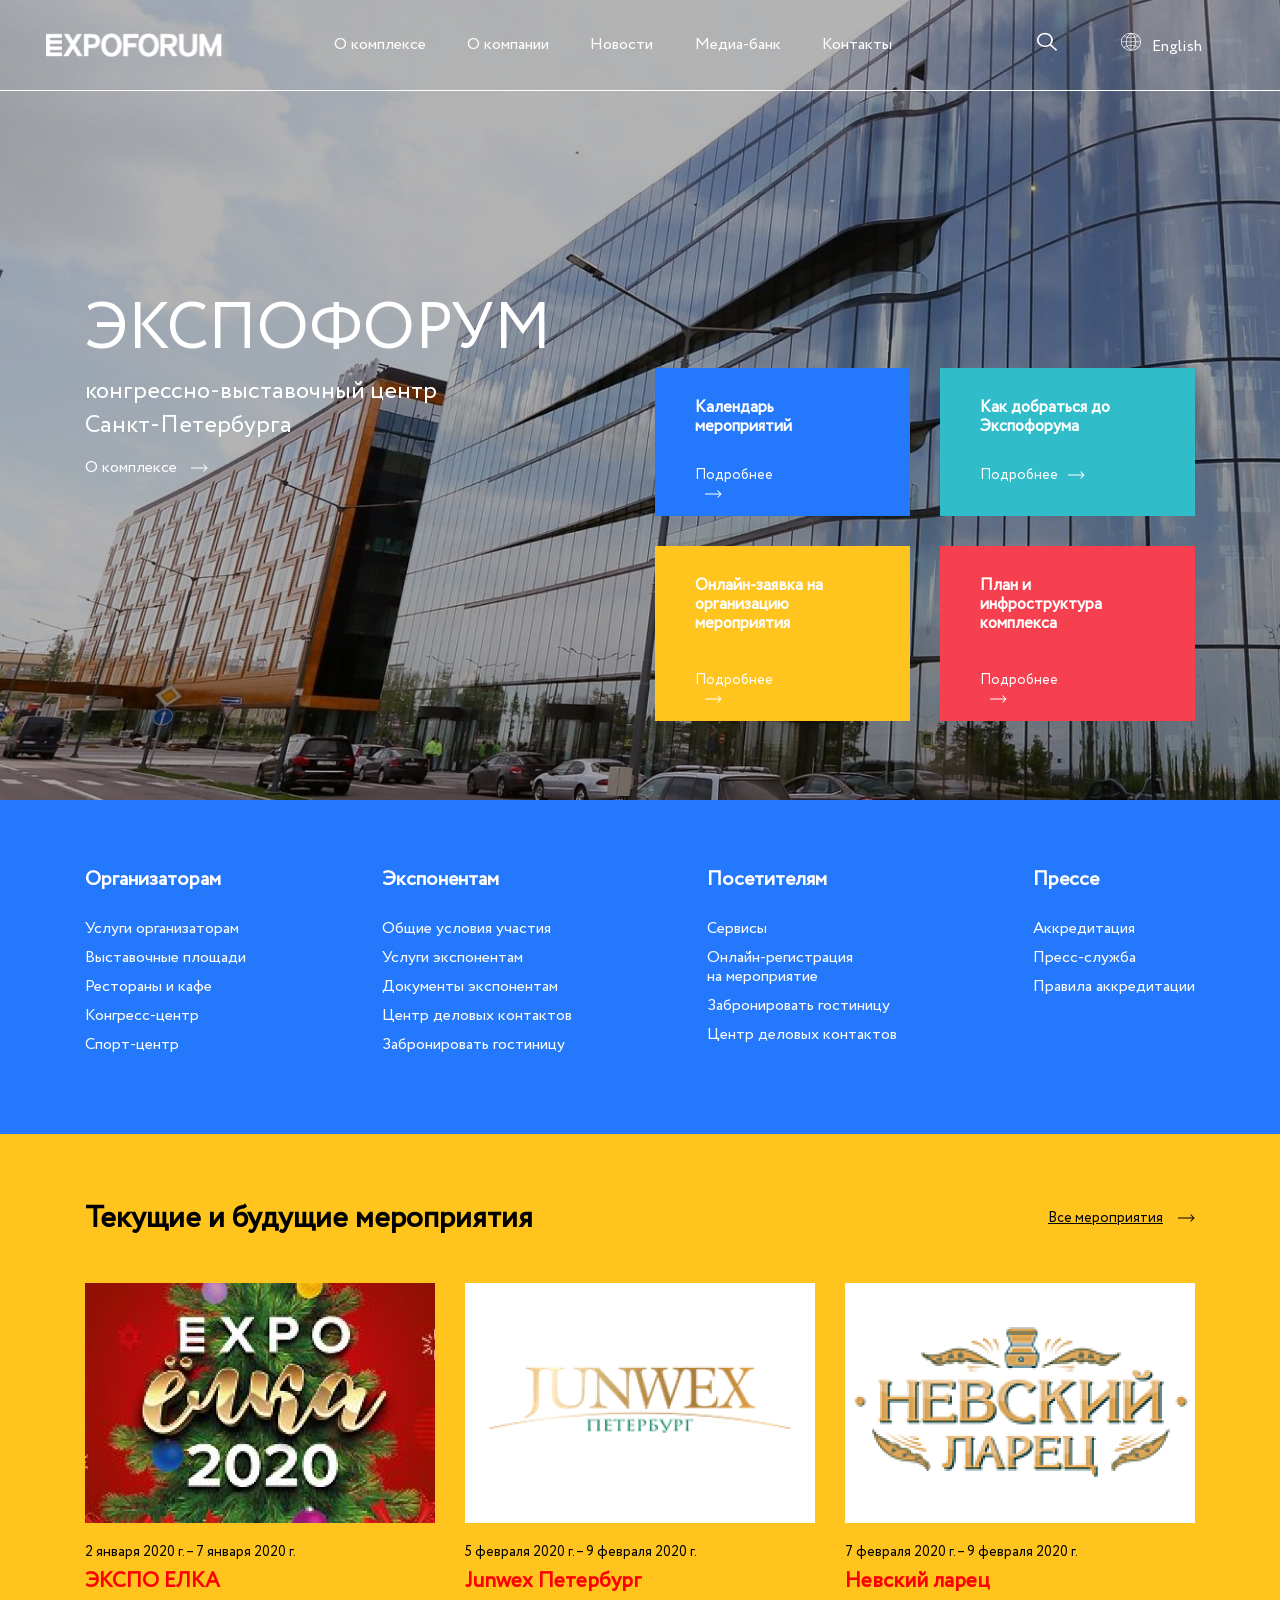
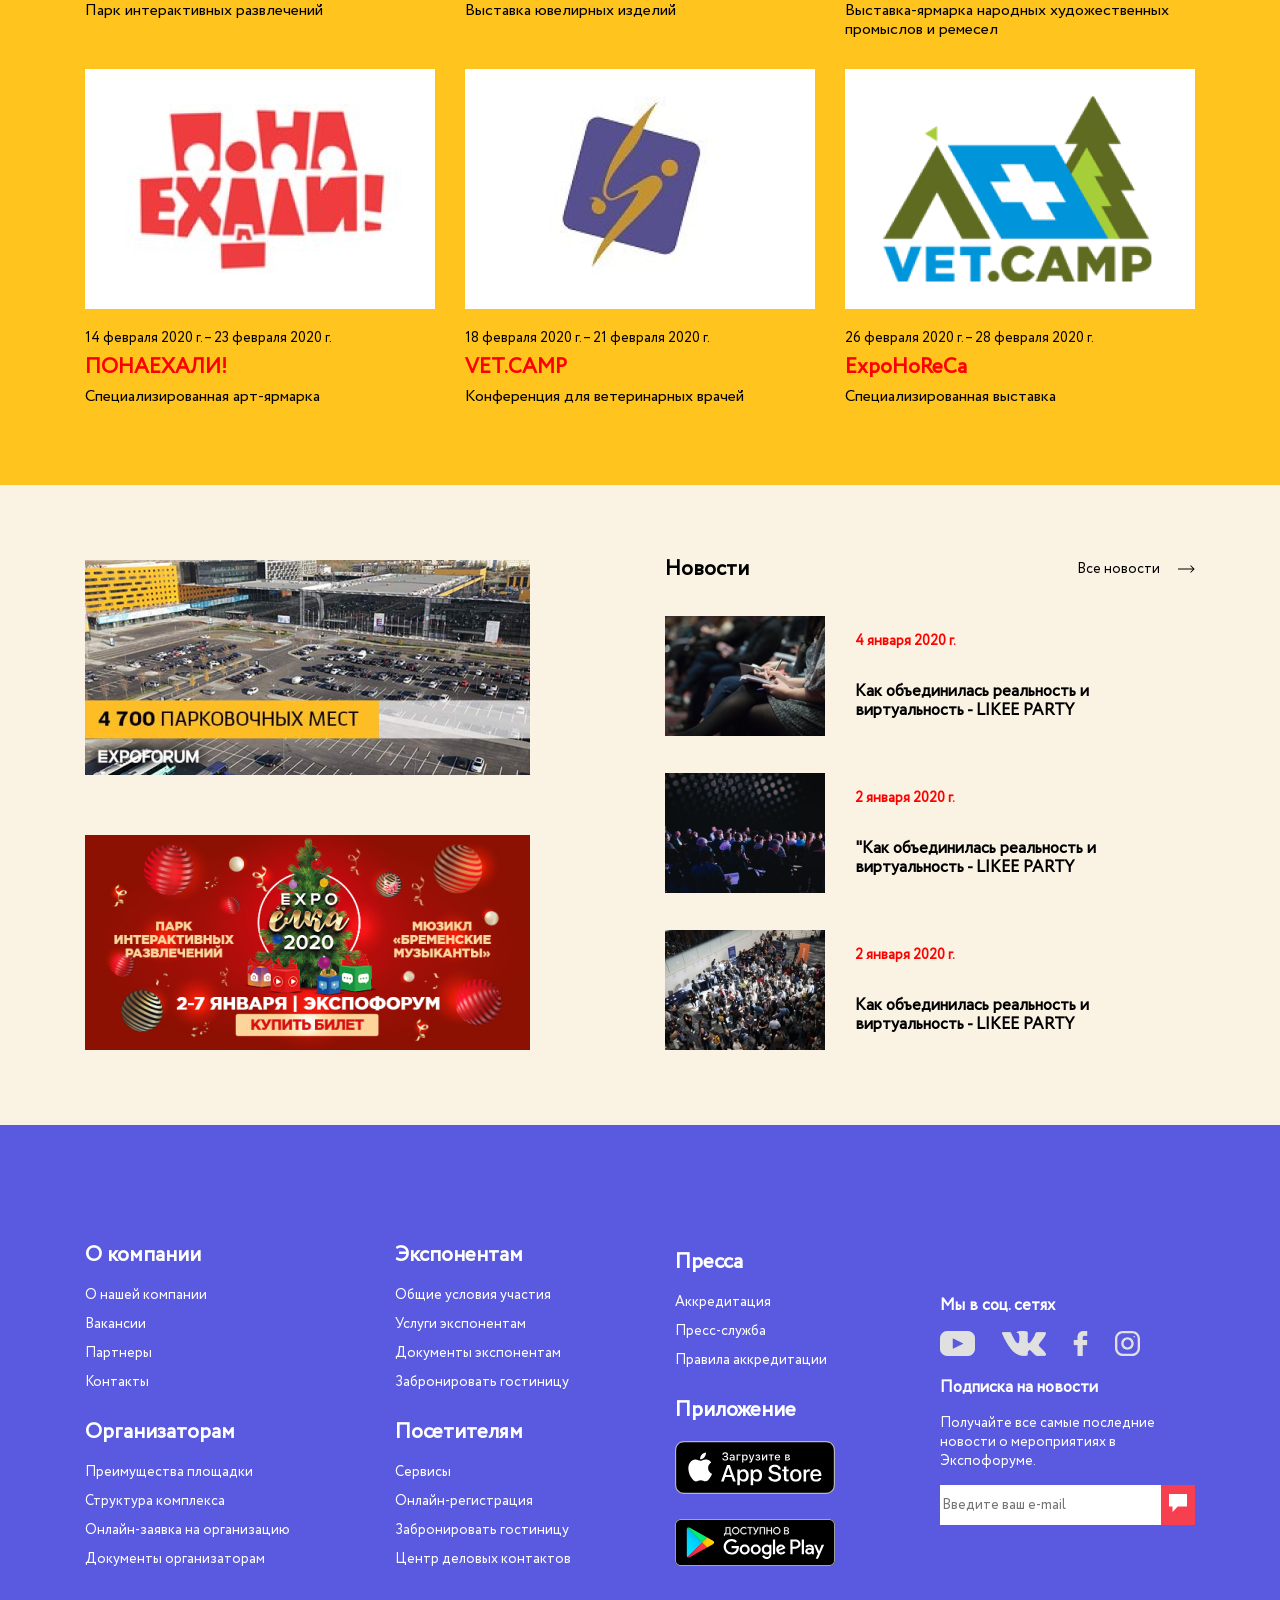
==== commit f9a6069b: "123" ====
--- a/index.html
+++ b/index.html
@@ -283,14 +283,14 @@
                         <a href="#" class="news-img-flex"><img src="img/virt2.jpg" alt="ЭкспоЕлка"></a>
                         <div class="news-text">
                             <b>2 января 2020 г.</b>
-                            <h3><a href="#">"ЭкспоЕлка" раскрасила зиму яркими красками!</a></h3>
+                            <h3><a href="#">"Как объединилась реальность и виртуальность - LIKEE PARTY</a></h3>
                         </div>
                     </div>
                     <div class="news-box">
                         <a href="#" class="news-img-flex"><img src="img/virt3.jpg" alt="картинка Куда едет король - большой секрет!"></a>
                         <div class="news-text">
                             <b>2 января 2020 г.</b>
-                            <h3><a href="#">Куда едет король - большой секрет!</a></h3>
+                            <h3><a href="#">Как объединилась реальность и виртуальность - LIKEE PARTY</a></h3>
                         </div>
                     </div>
                 </div>
--- a/css/styles.css
+++ b/css/styles.css
@@ -42,7 +42,6 @@
 .main-header-logo {
     width: 176px;
     height: 24px;
-
 }
 
 .nav-flex {
@@ -77,7 +76,6 @@
     padding: 0;
     list-style: none;
     font-size: 16px;
-
 }
 
 .whois-navigation li {
@@ -112,7 +110,6 @@
     background: #2378FC;
     margin: 0;
     padding: 30px 0 0 40px;
-
 }
 
 .calendar h3 {
@@ -229,7 +226,6 @@
 
 .title-h1 {
     font-size: 64px;
-
 }
 
 .title-h1 h1{
@@ -445,7 +441,7 @@
 .news-text {
     display: flex;
     flex-direction: column;
-    justify-content: space-between;
+    justify-content: space-around;
     padding-left: 30px;
 }
 
